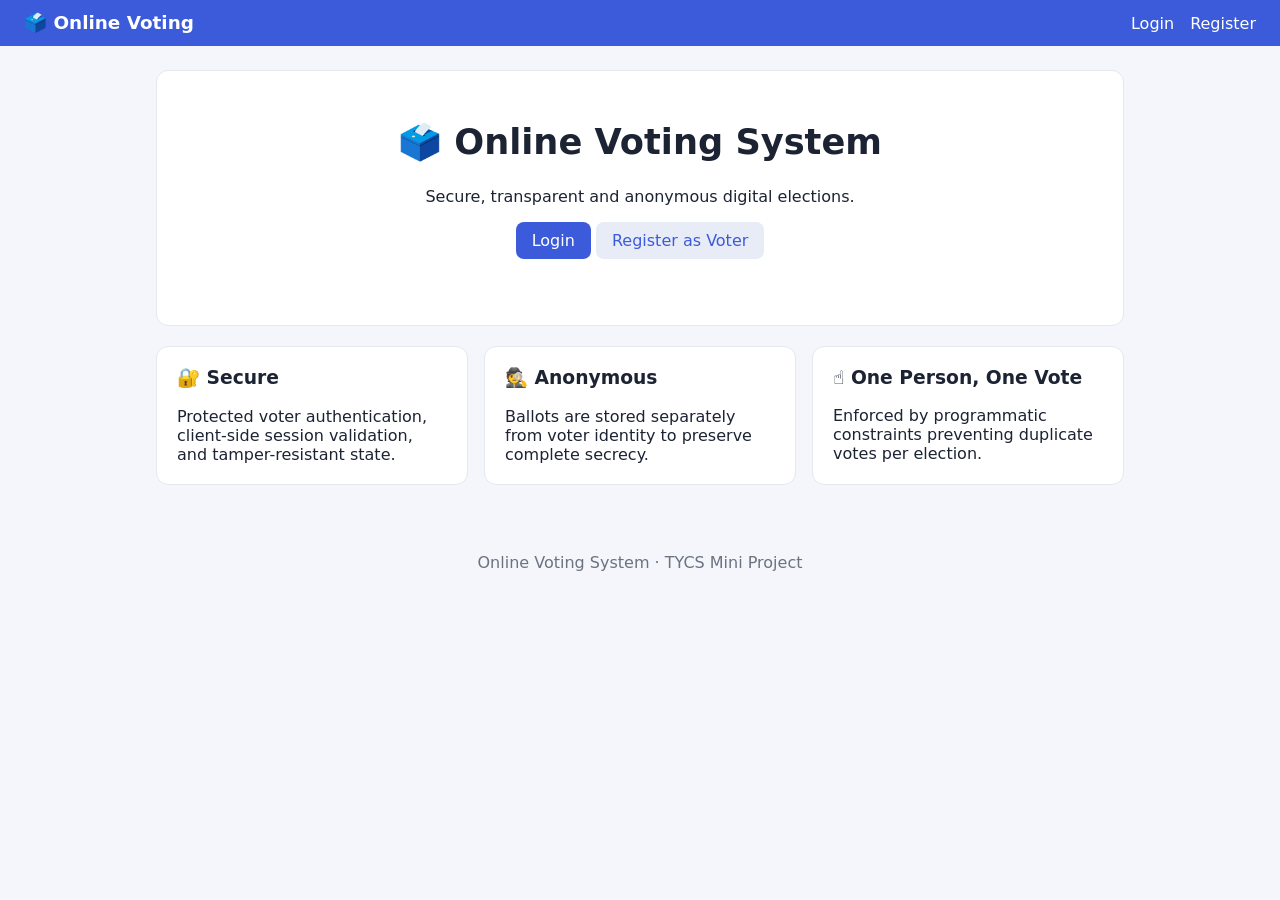
==== online_voting/index.html @ db231412 "Convert PHP system to HTML, CSS, and modern JavaScript with identical UI" ====
<!DOCTYPE html>
<html lang="en">
<head>
  <meta charset="UTF-8">
  <meta name="viewport" content="width=device-width, initial-scale=1">
  <title>Online Voting System</title>
  <link rel="stylesheet" href="assets/style.css">
</head>
<body>
  <main class="container">
    <div class="card hero">
      <h1>🗳️ Online Voting System</h1>
      <p>Secure, transparent and anonymous digital elections.</p>
      <p id="action-buttons">
        <a class="btn" href="login.html">Login</a> 
        <a class="btn ghost" href="register.html">Register as Voter</a>
      </p>
    </div>
    <div class="grid">
      <div class="card">
        <h3>🔐 Secure</h3>
        Protected voter authentication, client-side session validation, and tamper-resistant state.
      </div>
      <div class="card">
        <h3>🕵️ Anonymous</h3>
        Ballots are stored separately from voter identity to preserve complete secrecy.
      </div>
      <div class="card">
        <h3>☝️ One Person, One Vote</h3>
        Enforced by programmatic constraints preventing duplicate votes per election.
      </div>
    </div>
  </main>

  <script src="assets/app.js"></script>
  <script>
    document.addEventListener('DOMContentLoaded', () => {
      OVS.renderLayout({ title: 'Online Voting System', relativePath: '' });
      const session = OVS.getSession();
      if (session) {
        if (session.role === 'admin') {
          window.location.href = 'admin/dashboard.html';
        } else if (session.role === 'voter') {
          window.location.href = 'voter/dashboard.html';
        }
      }
    });
  </script>
</body>
</html>
---- online_voting/assets/style.css ----
:root{--bg:#f4f6fb;--card:#fff;--ink:#1c2333;--muted:#6b7280;--brand:#3b5bdb;--ok:#2f9e44;--warn:#e8890c;--bad:#e03131;--line:#e3e7ef}
*{box-sizing:border-box}body{margin:0;font-family:system-ui,Segoe UI,Arial,sans-serif;background:var(--bg);color:var(--ink)}
a{color:var(--brand);text-decoration:none}
.nav{display:flex;flex-wrap:wrap;align-items:center;justify-content:space-between;gap:8px;background:var(--brand);padding:12px 24px}
.nav a,.nav .who{color:#fff}.brand{font-weight:700;font-size:1.15rem}.links{display:flex;flex-wrap:wrap;gap:16px;align-items:center}.who{opacity:.8}
.container{max-width:1000px;margin:24px auto;padding:0 16px}
.card{background:var(--card);border:1px solid var(--line);border-radius:12px;padding:20px;margin-bottom:20px}
.grid{display:grid;grid-template-columns:repeat(auto-fit,minmax(190px,1fr));gap:16px}
.stat{text-align:center}.stat b{display:block;font-size:2rem;color:var(--brand)}.stat span{color:var(--muted)}
h1,h2,h3{margin-top:0}
label{display:block;margin:12px 0 4px;font-weight:600}
input,select,textarea{width:100%;padding:10px;border:1px solid var(--line);border-radius:8px;font:inherit}
.btn{display:inline-block;background:var(--brand);color:#fff;border:0;padding:9px 16px;border-radius:8px;cursor:pointer;font:inherit}
.btn.ok{background:var(--ok)}.btn.bad{background:var(--bad)}.btn.warn{background:var(--warn)}.btn.ghost{background:#e8ecf7;color:var(--brand)}.btn.sm{padding:5px 10px;font-size:.85rem}
.form-narrow{max-width:420px;margin:30px auto}
table{width:100%;border-collapse:collapse}th,td{padding:10px;border-bottom:1px solid var(--line);text-align:left;vertical-align:middle}th{color:var(--muted);font-size:.85rem;text-transform:uppercase}
.table-wrap{overflow-x:auto}
.alert{padding:12px 16px;border-radius:8px;margin-bottom:16px}.a-success{background:#d3f9d8;color:#1b5e20}.a-error{background:#ffe3e3;color:#a61e1e}
.badge{padding:3px 9px;border-radius:99px;font-size:.72rem;font-weight:700;color:#fff;background:var(--muted)}
.b-live,.b-verified{background:var(--ok)}.b-scheduled,.b-pending{background:var(--warn)}.b-closed,.b-rejected,.b-ended{background:var(--bad)}.b-draft{background:var(--muted)}
.cand{display:flex;gap:14px;align-items:flex-start;border:2px solid var(--line);border-radius:12px;padding:14px;margin-bottom:12px;cursor:pointer}
.cand:hover{border-color:var(--brand)}.cand input{width:auto;margin-top:6px}.cand .sym{font-size:2.2rem}
.cand small{color:var(--muted)}
.bar{background:#e8ecf7;border-radius:8px;overflow:hidden;height:22px;margin:4px 0 14px}.bar i{display:block;height:100%;background:var(--brand)}
.winner{border-left:5px solid var(--ok)}
.hero{text-align:center;padding:50px 10px}.hero h1{font-size:2.2rem}
.foot{text-align:center;color:var(--muted);padding:24px}
.inline{display:inline}
@media print{.nav,.foot,.noprint{display:none!important}body{background:#fff}.card{border:0}}
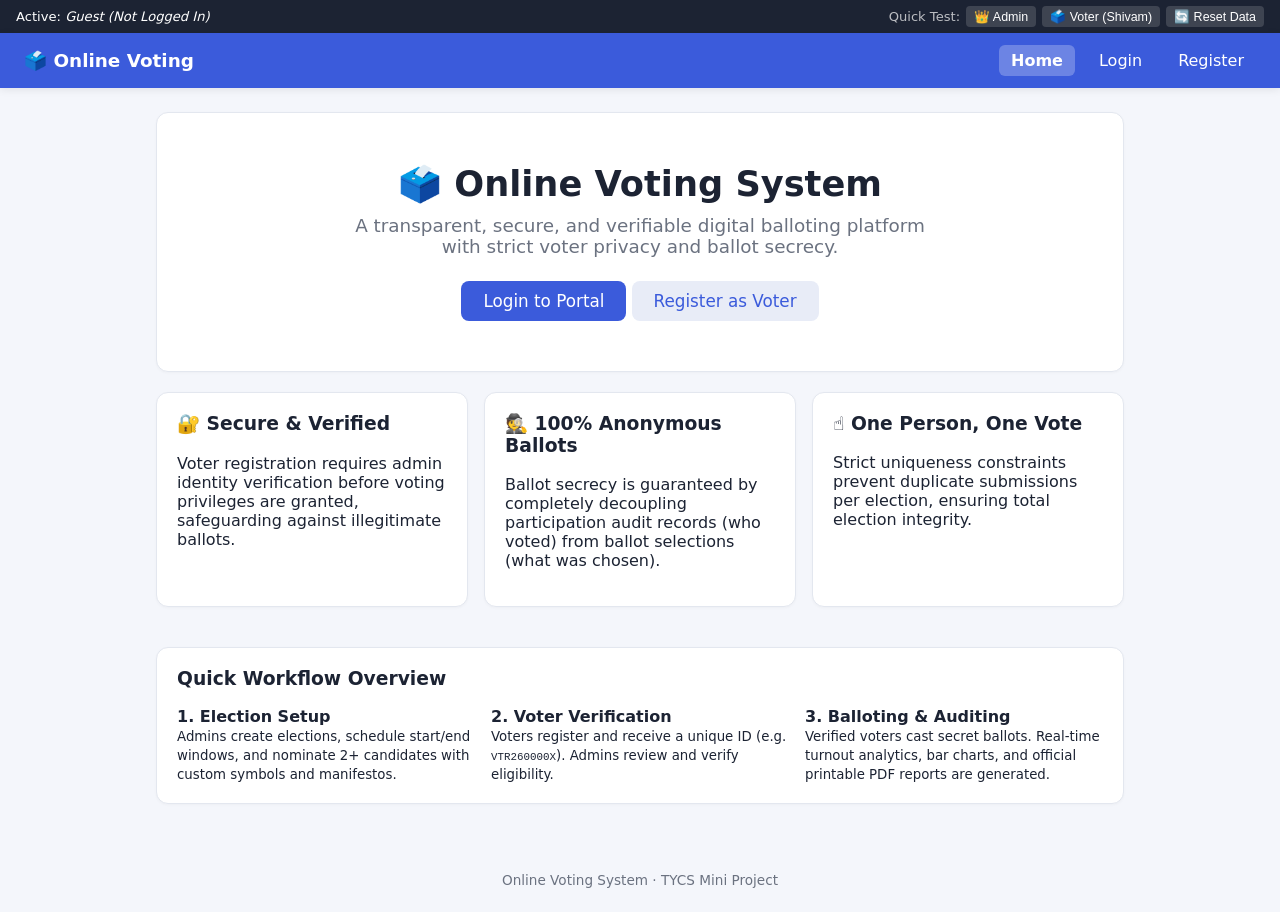
==== commit 5b204724: "Enhance cross-page connectivity, quick demo bar, and seamless navigation flow" ====
--- a/online_voting/index.html
+++ b/online_voting/index.html
@@ -10,24 +10,44 @@
   <main class="container">
     <div class="card hero">
       <h1>🗳️ Online Voting System</h1>
-      <p>Secure, transparent and anonymous digital elections.</p>
-      <p id="action-buttons">
-        <a class="btn" href="login.html">Login</a> 
-        <a class="btn ghost" href="register.html">Register as Voter</a>
+      <p style="font-size:1.15rem; color:var(--muted); max-width:600px; margin: 10px auto 24px;">
+        A transparent, secure, and verifiable digital balloting platform with strict voter privacy and ballot secrecy.
       </p>
+      <div id="action-buttons">
+        <!-- Dynamically rendered according to auth state -->
+      </div>
     </div>
+
     <div class="grid">
       <div class="card">
-        <h3>🔐 Secure</h3>
-        Protected voter authentication, client-side session validation, and tamper-resistant state.
+        <h3>🔐 Secure &amp; Verified</h3>
+        <p>Voter registration requires admin identity verification before voting privileges are granted, safeguarding against illegitimate ballots.</p>
       </div>
       <div class="card">
-        <h3>🕵️ Anonymous</h3>
-        Ballots are stored separately from voter identity to preserve complete secrecy.
+        <h3>🕵️ 100% Anonymous Ballots</h3>
+        <p>Ballot secrecy is guaranteed by completely decoupling participation audit records (who voted) from ballot selections (what was chosen).</p>
       </div>
       <div class="card">
         <h3>☝️ One Person, One Vote</h3>
-        Enforced by programmatic constraints preventing duplicate votes per election.
+        <p>Strict uniqueness constraints prevent duplicate submissions per election, ensuring total election integrity.</p>
+      </div>
+    </div>
+
+    <div class="card" style="margin-top:20px;">
+      <h3>Quick Workflow Overview</h3>
+      <div class="grid" style="text-align:left;">
+        <div>
+          <b>1. Election Setup</b><br>
+          <small>Admins create elections, schedule start/end windows, and nominate 2+ candidates with custom symbols and manifestos.</small>
+        </div>
+        <div>
+          <b>2. Voter Verification</b><br>
+          <small>Voters register and receive a unique ID (e.g. <code>VTR260000X</code>). Admins review and verify eligibility.</small>
+        </div>
+        <div>
+          <b>3. Balloting &amp; Auditing</b><br>
+          <small>Verified voters cast secret ballots. Real-time turnout analytics, bar charts, and official printable PDF reports are generated.</small>
+        </div>
       </div>
     </div>
   </main>
@@ -35,14 +55,27 @@
   <script src="assets/app.js"></script>
   <script>
     document.addEventListener('DOMContentLoaded', () => {
-      OVS.renderLayout({ title: 'Online Voting System', relativePath: '' });
+      OVS.renderLayout({ title: 'Online Voting System', active: 'home', relativePath: '' });
+
       const session = OVS.getSession();
-      if (session) {
-        if (session.role === 'admin') {
-          window.location.href = 'admin/dashboard.html';
-        } else if (session.role === 'voter') {
-          window.location.href = 'voter/dashboard.html';
-        }
+      const actionDiv = document.getElementById('action-buttons');
+
+      if (session && session.role === 'admin') {
+        actionDiv.innerHTML = `
+          <p style="margin-bottom:14px; font-weight:600;">Logged in as: 👑 ${OVS.e(session.name)} (Administrator)</p>
+          <a class="btn" href="admin/dashboard.html" style="font-size:1.05rem; padding:10px 22px;">Go to Admin Dashboard &rarr;</a>
+          <a class="btn ghost" href="admin/elections.html">Manage Elections</a>
+        `;
+      } else if (session && session.role === 'voter') {
+        actionDiv.innerHTML = `
+          <p style="margin-bottom:14px; font-weight:600;">Logged in as: 🗳️ ${OVS.e(session.name)} (Voter)</p>
+          <a class="btn" href="voter/dashboard.html" style="font-size:1.05rem; padding:10px 22px;">Go to Voter Portal &rarr;</a>
+        `;
+      } else {
+        actionDiv.innerHTML = `
+          <a class="btn" href="login.html" style="font-size:1.05rem; padding:10px 22px;">Login to Portal</a> 
+          <a class="btn ghost" href="register.html" style="font-size:1.05rem; padding:10px 22px;">Register as Voter</a>
+        `;
       }
     });
   </script>
--- a/online_voting/assets/style.css
+++ b/online_voting/assets/style.css
@@ -1,29 +1,93 @@
-:root{--bg:#f4f6fb;--card:#fff;--ink:#1c2333;--muted:#6b7280;--brand:#3b5bdb;--ok:#2f9e44;--warn:#e8890c;--bad:#e03131;--line:#e3e7ef}
-*{box-sizing:border-box}body{margin:0;font-family:system-ui,Segoe UI,Arial,sans-serif;background:var(--bg);color:var(--ink)}
+:root{--bg:#f4f6fb;--card:#fff;--ink:#1c2333;--muted:#6b7280;--brand:#3b5bdb;--brand-dark:#2b44ab;--ok:#2f9e44;--warn:#e8890c;--bad:#e03131;--line:#e3e7ef}
+*{box-sizing:border-box}
+body{margin:0;font-family:system-ui,-apple-system,BlinkMacSystemFont,"Segoe UI",Roboto,Arial,sans-serif;background:var(--bg);color:var(--ink);min-height:100vh;display:flex;flex-direction:column}
 a{color:var(--brand);text-decoration:none}
-.nav{display:flex;flex-wrap:wrap;align-items:center;justify-content:space-between;gap:8px;background:var(--brand);padding:12px 24px}
-.nav a,.nav .who{color:#fff}.brand{font-weight:700;font-size:1.15rem}.links{display:flex;flex-wrap:wrap;gap:16px;align-items:center}.who{opacity:.8}
-.container{max-width:1000px;margin:24px auto;padding:0 16px}
-.card{background:var(--card);border:1px solid var(--line);border-radius:12px;padding:20px;margin-bottom:20px}
+a:hover{text-decoration:underline}
+
+/* Navigation */
+.nav{display:flex;flex-wrap:wrap;align-items:center;justify-content:space-between;gap:12px;background:var(--brand);padding:12px 24px;box-shadow:0 2px 8px rgba(0,0,0,0.08)}
+.nav a,.nav .who{color:#fff;text-decoration:none}
+.nav a:hover{opacity:.9}
+.brand{font-weight:700;font-size:1.15rem;display:flex;align-items:center;gap:6px}
+.links{display:flex;flex-wrap:wrap;gap:12px;align-items:center}
+.links a{padding:6px 12px;border-radius:6px;transition:background 0.15s ease}
+.links a:hover{background:rgba(255,255,255,0.15);text-decoration:none}
+.links a.active-link{background:rgba(255,255,255,0.25);font-weight:700}
+.who{opacity:.9;background:rgba(0,0,0,0.15);padding:4px 10px;border-radius:99px;font-size:.85rem}
+
+/* Container & Layout */
+.container{max-width:1000px;width:100%;margin:24px auto;padding:0 16px;flex:1}
+.card{background:var(--card);border:1px solid var(--line);border-radius:12px;padding:20px;margin-bottom:20px;box-shadow:0 1px 3px rgba(0,0,0,0.03)}
 .grid{display:grid;grid-template-columns:repeat(auto-fit,minmax(190px,1fr));gap:16px}
-.stat{text-align:center}.stat b{display:block;font-size:2rem;color:var(--brand)}.stat span{color:var(--muted)}
+
+/* Interactive stats */
+.stat{text-align:center;transition:transform 0.15s ease,box-shadow 0.15s ease}
+.stat b{display:block;font-size:2rem;color:var(--brand)}
+.stat span{color:var(--muted);font-size:.9rem}
+.stat.clickable{cursor:pointer}
+.stat.clickable:hover{transform:translateY(-2px);box-shadow:0 4px 12px rgba(59,91,219,0.15);border-color:var(--brand)}
+
 h1,h2,h3{margin-top:0}
 label{display:block;margin:12px 0 4px;font-weight:600}
-input,select,textarea{width:100%;padding:10px;border:1px solid var(--line);border-radius:8px;font:inherit}
-.btn{display:inline-block;background:var(--brand);color:#fff;border:0;padding:9px 16px;border-radius:8px;cursor:pointer;font:inherit}
-.btn.ok{background:var(--ok)}.btn.bad{background:var(--bad)}.btn.warn{background:var(--warn)}.btn.ghost{background:#e8ecf7;color:var(--brand)}.btn.sm{padding:5px 10px;font-size:.85rem}
-.form-narrow{max-width:420px;margin:30px auto}
-table{width:100%;border-collapse:collapse}th,td{padding:10px;border-bottom:1px solid var(--line);text-align:left;vertical-align:middle}th{color:var(--muted);font-size:.85rem;text-transform:uppercase}
+input,select,textarea{width:100%;padding:10px;border:1px solid var(--line);border-radius:8px;font:inherit;background:#fff;transition:border-color 0.15s ease}
+input:focus,select:focus,textarea:focus{outline:none;border-color:var(--brand);box-shadow:0 0 0 3px rgba(59,91,219,0.15)}
+
+/* Buttons */
+.btn{display:inline-block;background:var(--brand);color:#fff;border:0;padding:9px 16px;border-radius:8px;cursor:pointer;font:inherit;font-weight:500;text-decoration:none;transition:filter 0.15s ease}
+.btn:hover{filter:brightness(0.92);text-decoration:none}
+.btn.ok{background:var(--ok)}
+.btn.bad{background:var(--bad)}
+.btn.warn{background:var(--warn)}
+.btn.ghost{background:#e8ecf7;color:var(--brand)}
+.btn.ghost:hover{background:#dbe2f3}
+.btn.sm{padding:5px 10px;font-size:.85rem}
+.btn.outline{background:transparent;border:1px solid var(--brand);color:var(--brand)}
+.btn.outline:hover{background:var(--brand);color:#fff}
+
+.form-narrow{max-width:440px;margin:30px auto}
+table{width:100%;border-collapse:collapse}
+th,td{padding:12px 10px;border-bottom:1px solid var(--line);text-align:left;vertical-align:middle}
+th{color:var(--muted);font-size:.85rem;text-transform:uppercase;letter-spacing:0.5px}
+tr:hover td{background:rgba(244,246,251,0.5)}
 .table-wrap{overflow-x:auto}
-.alert{padding:12px 16px;border-radius:8px;margin-bottom:16px}.a-success{background:#d3f9d8;color:#1b5e20}.a-error{background:#ffe3e3;color:#a61e1e}
-.badge{padding:3px 9px;border-radius:99px;font-size:.72rem;font-weight:700;color:#fff;background:var(--muted)}
-.b-live,.b-verified{background:var(--ok)}.b-scheduled,.b-pending{background:var(--warn)}.b-closed,.b-rejected,.b-ended{background:var(--bad)}.b-draft{background:var(--muted)}
-.cand{display:flex;gap:14px;align-items:flex-start;border:2px solid var(--line);border-radius:12px;padding:14px;margin-bottom:12px;cursor:pointer}
-.cand:hover{border-color:var(--brand)}.cand input{width:auto;margin-top:6px}.cand .sym{font-size:2.2rem}
+
+/* Alerts */
+.alert{padding:12px 16px;border-radius:8px;margin-bottom:16px;font-size:.95rem}
+.a-success{background:#d3f9d8;color:#1b5e20;border:1px solid #b2f2bb}
+.a-error{background:#ffe3e3;color:#a61e1e;border:1px solid #ffc9c9}
+.a-info{background:#e7f5ff;color:#1864ab;border:1px solid #d0ebff}
+
+/* Badges */
+.badge{padding:3px 9px;border-radius:99px;font-size:.72rem;font-weight:700;color:#fff;background:var(--muted);letter-spacing:0.3px}
+.b-live,.b-verified{background:var(--ok)}
+.b-scheduled,.b-pending{background:var(--warn)}
+.b-closed,.b-rejected,.b-ended{background:var(--bad)}
+.b-draft{background:var(--muted)}
+
+/* Candidates */
+.cand{display:flex;gap:14px;align-items:flex-start;border:2px solid var(--line);border-radius:12px;padding:14px;margin-bottom:12px;cursor:pointer;background:#fff;transition:border-color 0.15s ease}
+.cand:hover{border-color:var(--brand)}
+.cand input{width:auto;margin-top:6px}
+.cand .sym{font-size:2.2rem;line-height:1}
 .cand small{color:var(--muted)}
-.bar{background:#e8ecf7;border-radius:8px;overflow:hidden;height:22px;margin:4px 0 14px}.bar i{display:block;height:100%;background:var(--brand)}
-.winner{border-left:5px solid var(--ok)}
-.hero{text-align:center;padding:50px 10px}.hero h1{font-size:2.2rem}
-.foot{text-align:center;color:var(--muted);padding:24px}
+
+.bar{background:#e8ecf7;border-radius:8px;overflow:hidden;height:22px;margin:6px 0 14px}
+.bar i{display:block;height:100%;background:var(--brand);border-radius:8px;transition:width 0.4s ease}
+.winner{border-left:5px solid var(--ok);background:#f6fbf7}
+
+.hero{text-align:center;padding:50px 10px}
+.hero h1{font-size:2.2rem;margin-bottom:10px}
+.foot{text-align:center;color:var(--muted);padding:24px;font-size:.85rem}
 .inline{display:inline}
-@media print{.nav,.foot,.noprint{display:none!important}body{background:#fff}.card{border:0}}
+
+/* Quick Bar / Persona bar */
+.persona-bar{background:#1c2333;color:#fff;padding:6px 16px;font-size:.82rem;display:flex;justify-content:space-between;align-items:center;flex-wrap:wrap;gap:8px}
+.persona-bar a{color:#74c0fc}
+.persona-btn{background:rgba(255,255,255,0.15);color:#fff;border:0;padding:3px 8px;border-radius:4px;cursor:pointer;font-size:.78rem}
+.persona-btn:hover{background:rgba(255,255,255,0.28)}
+
+@media print{
+  .nav,.foot,.persona-bar,.noprint{display:none!important}
+  body{background:#fff}
+  .card{border:0;box-shadow:none}
+}
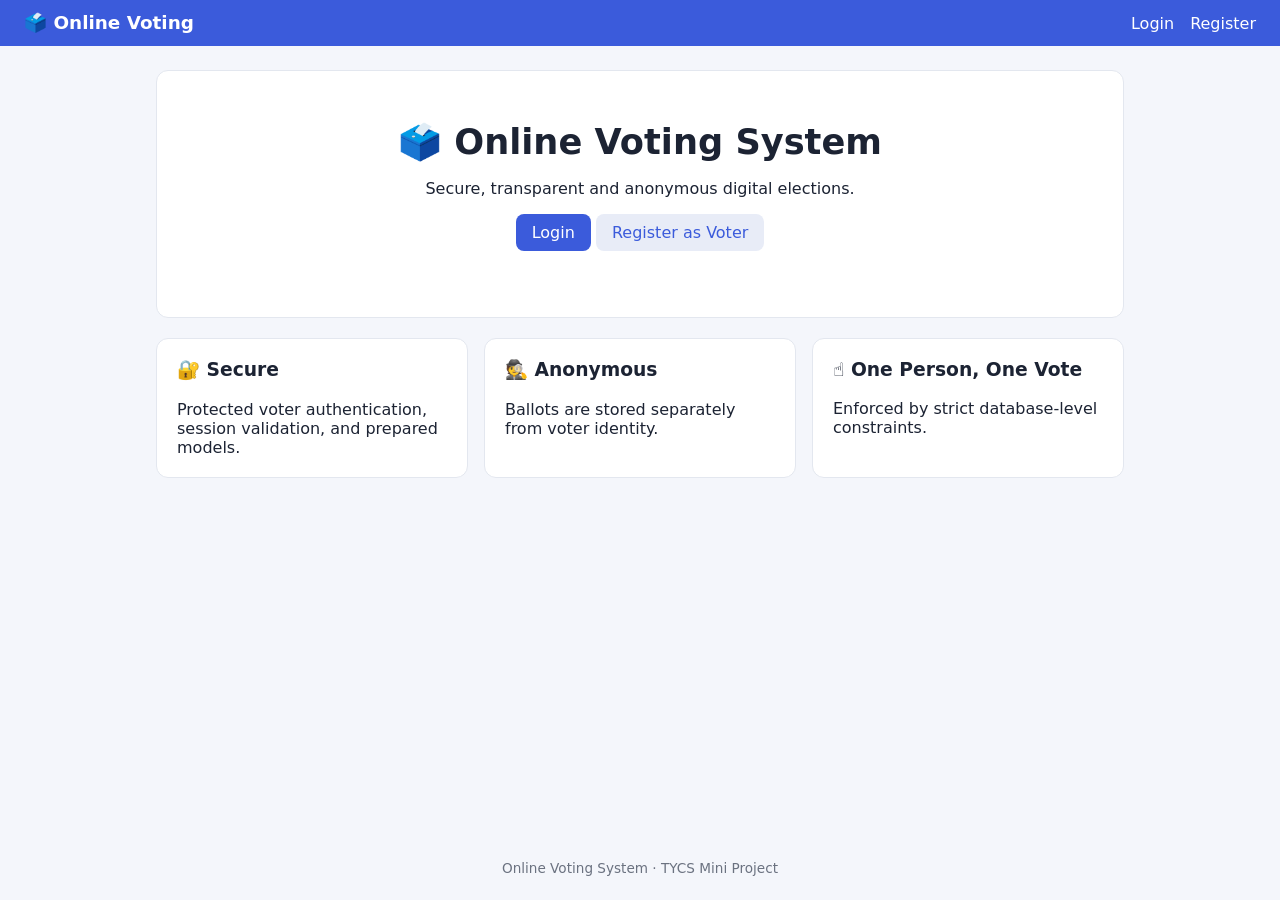
==== commit 427b30dc: "Remove top persona bar and restore authentic clean UI across all pages" ====
--- a/online_voting/index.html
+++ b/online_voting/index.html
@@ -10,45 +10,16 @@
   <main class="container">
     <div class="card hero">
       <h1>🗳️ Online Voting System</h1>
-      <p style="font-size:1.15rem; color:var(--muted); max-width:600px; margin: 10px auto 24px;">
-        A transparent, secure, and verifiable digital balloting platform with strict voter privacy and ballot secrecy.
+      <p>Secure, transparent and anonymous digital elections.</p>
+      <p id="action-buttons">
+        <a class="btn" href="login.html">Login</a> 
+        <a class="btn ghost" href="register.html">Register as Voter</a>
       </p>
-      <div id="action-buttons">
-        <!-- Dynamically rendered according to auth state -->
-      </div>
     </div>
-
     <div class="grid">
-      <div class="card">
-        <h3>🔐 Secure &amp; Verified</h3>
-        <p>Voter registration requires admin identity verification before voting privileges are granted, safeguarding against illegitimate ballots.</p>
-      </div>
-      <div class="card">
-        <h3>🕵️ 100% Anonymous Ballots</h3>
-        <p>Ballot secrecy is guaranteed by completely decoupling participation audit records (who voted) from ballot selections (what was chosen).</p>
-      </div>
-      <div class="card">
-        <h3>☝️ One Person, One Vote</h3>
-        <p>Strict uniqueness constraints prevent duplicate submissions per election, ensuring total election integrity.</p>
-      </div>
-    </div>
-
-    <div class="card" style="margin-top:20px;">
-      <h3>Quick Workflow Overview</h3>
-      <div class="grid" style="text-align:left;">
-        <div>
-          <b>1. Election Setup</b><br>
-          <small>Admins create elections, schedule start/end windows, and nominate 2+ candidates with custom symbols and manifestos.</small>
-        </div>
-        <div>
-          <b>2. Voter Verification</b><br>
-          <small>Voters register and receive a unique ID (e.g. <code>VTR260000X</code>). Admins review and verify eligibility.</small>
-        </div>
-        <div>
-          <b>3. Balloting &amp; Auditing</b><br>
-          <small>Verified voters cast secret ballots. Real-time turnout analytics, bar charts, and official printable PDF reports are generated.</small>
-        </div>
-      </div>
+      <div class="card"><h3>🔐 Secure</h3>Protected voter authentication, session validation, and prepared models.</div>
+      <div class="card"><h3>🕵️ Anonymous</h3>Ballots are stored separately from voter identity.</div>
+      <div class="card"><h3>☝️ One Person, One Vote</h3>Enforced by strict database-level constraints.</div>
     </div>
   </main>
 
@@ -62,19 +33,11 @@
 
       if (session && session.role === 'admin') {
         actionDiv.innerHTML = `
-          <p style="margin-bottom:14px; font-weight:600;">Logged in as: 👑 ${OVS.e(session.name)} (Administrator)</p>
-          <a class="btn" href="admin/dashboard.html" style="font-size:1.05rem; padding:10px 22px;">Go to Admin Dashboard &rarr;</a>
-          <a class="btn ghost" href="admin/elections.html">Manage Elections</a>
+          <a class="btn" href="admin/dashboard.html">Go to Admin Dashboard</a>
         `;
       } else if (session && session.role === 'voter') {
         actionDiv.innerHTML = `
-          <p style="margin-bottom:14px; font-weight:600;">Logged in as: 🗳️ ${OVS.e(session.name)} (Voter)</p>
-          <a class="btn" href="voter/dashboard.html" style="font-size:1.05rem; padding:10px 22px;">Go to Voter Portal &rarr;</a>
-        `;
-      } else {
-        actionDiv.innerHTML = `
-          <a class="btn" href="login.html" style="font-size:1.05rem; padding:10px 22px;">Login to Portal</a> 
-          <a class="btn ghost" href="register.html" style="font-size:1.05rem; padding:10px 22px;">Register as Voter</a>
+          <a class="btn" href="voter/dashboard.html">Go to My Elections</a>
         `;
       }
     });
--- a/online_voting/assets/style.css
+++ b/online_voting/assets/style.css
@@ -5,19 +5,19 @@
 a:hover{text-decoration:underline}
 
 /* Navigation */
-.nav{display:flex;flex-wrap:wrap;align-items:center;justify-content:space-between;gap:12px;background:var(--brand);padding:12px 24px;box-shadow:0 2px 8px rgba(0,0,0,0.08)}
+.nav{display:flex;flex-wrap:wrap;align-items:center;justify-content:space-between;gap:12px;background:var(--brand);padding:12px 24px}
 .nav a,.nav .who{color:#fff;text-decoration:none}
 .nav a:hover{opacity:.9}
 .brand{font-weight:700;font-size:1.15rem;display:flex;align-items:center;gap:6px}
-.links{display:flex;flex-wrap:wrap;gap:12px;align-items:center}
-.links a{padding:6px 12px;border-radius:6px;transition:background 0.15s ease}
-.links a:hover{background:rgba(255,255,255,0.15);text-decoration:none}
-.links a.active-link{background:rgba(255,255,255,0.25);font-weight:700}
-.who{opacity:.9;background:rgba(0,0,0,0.15);padding:4px 10px;border-radius:99px;font-size:.85rem}
+.links{display:flex;flex-wrap:wrap;gap:16px;align-items:center}
+.links a{transition:opacity 0.15s ease}
+.links a:hover{opacity:.8;text-decoration:none}
+.links a.active-link{font-weight:700;text-decoration:underline;text-underline-offset:4px}
+.who{opacity:.85}
 
 /* Container & Layout */
 .container{max-width:1000px;width:100%;margin:24px auto;padding:0 16px;flex:1}
-.card{background:var(--card);border:1px solid var(--line);border-radius:12px;padding:20px;margin-bottom:20px;box-shadow:0 1px 3px rgba(0,0,0,0.03)}
+.card{background:var(--card);border:1px solid var(--line);border-radius:12px;padding:20px;margin-bottom:20px}
 .grid{display:grid;grid-template-columns:repeat(auto-fit,minmax(190px,1fr));gap:16px}
 
 /* Interactive stats */
@@ -25,7 +25,7 @@
 .stat b{display:block;font-size:2rem;color:var(--brand)}
 .stat span{color:var(--muted);font-size:.9rem}
 .stat.clickable{cursor:pointer}
-.stat.clickable:hover{transform:translateY(-2px);box-shadow:0 4px 12px rgba(59,91,219,0.15);border-color:var(--brand)}
+.stat.clickable:hover{transform:translateY(-2px);box-shadow:0 4px 12px rgba(59,91,219,0.12);border-color:var(--brand)}
 
 h1,h2,h3{margin-top:0}
 label{display:block;margin:12px 0 4px;font-weight:600}
@@ -44,7 +44,7 @@
 .btn.outline{background:transparent;border:1px solid var(--brand);color:var(--brand)}
 .btn.outline:hover{background:var(--brand);color:#fff}
 
-.form-narrow{max-width:440px;margin:30px auto}
+.form-narrow{max-width:420px;margin:30px auto}
 table{width:100%;border-collapse:collapse}
 th,td{padding:12px 10px;border-bottom:1px solid var(--line);text-align:left;vertical-align:middle}
 th{color:var(--muted);font-size:.85rem;text-transform:uppercase;letter-spacing:0.5px}
@@ -53,9 +53,9 @@
 
 /* Alerts */
 .alert{padding:12px 16px;border-radius:8px;margin-bottom:16px;font-size:.95rem}
-.a-success{background:#d3f9d8;color:#1b5e20;border:1px solid #b2f2bb}
-.a-error{background:#ffe3e3;color:#a61e1e;border:1px solid #ffc9c9}
-.a-info{background:#e7f5ff;color:#1864ab;border:1px solid #d0ebff}
+.a-success{background:#d3f9d8;color:#1b5e20}
+.a-error{background:#ffe3e3;color:#a61e1e}
+.a-info{background:#e7f5ff;color:#1864ab}
 
 /* Badges */
 .badge{padding:3px 9px;border-radius:99px;font-size:.72rem;font-weight:700;color:#fff;background:var(--muted);letter-spacing:0.3px}
@@ -80,14 +80,8 @@
 .foot{text-align:center;color:var(--muted);padding:24px;font-size:.85rem}
 .inline{display:inline}
 
-/* Quick Bar / Persona bar */
-.persona-bar{background:#1c2333;color:#fff;padding:6px 16px;font-size:.82rem;display:flex;justify-content:space-between;align-items:center;flex-wrap:wrap;gap:8px}
-.persona-bar a{color:#74c0fc}
-.persona-btn{background:rgba(255,255,255,0.15);color:#fff;border:0;padding:3px 8px;border-radius:4px;cursor:pointer;font-size:.78rem}
-.persona-btn:hover{background:rgba(255,255,255,0.28)}
-
 @media print{
-  .nav,.foot,.persona-bar,.noprint{display:none!important}
+  .nav,.foot,.noprint{display:none!important}
   body{background:#fff}
   .card{border:0;box-shadow:none}
 }
